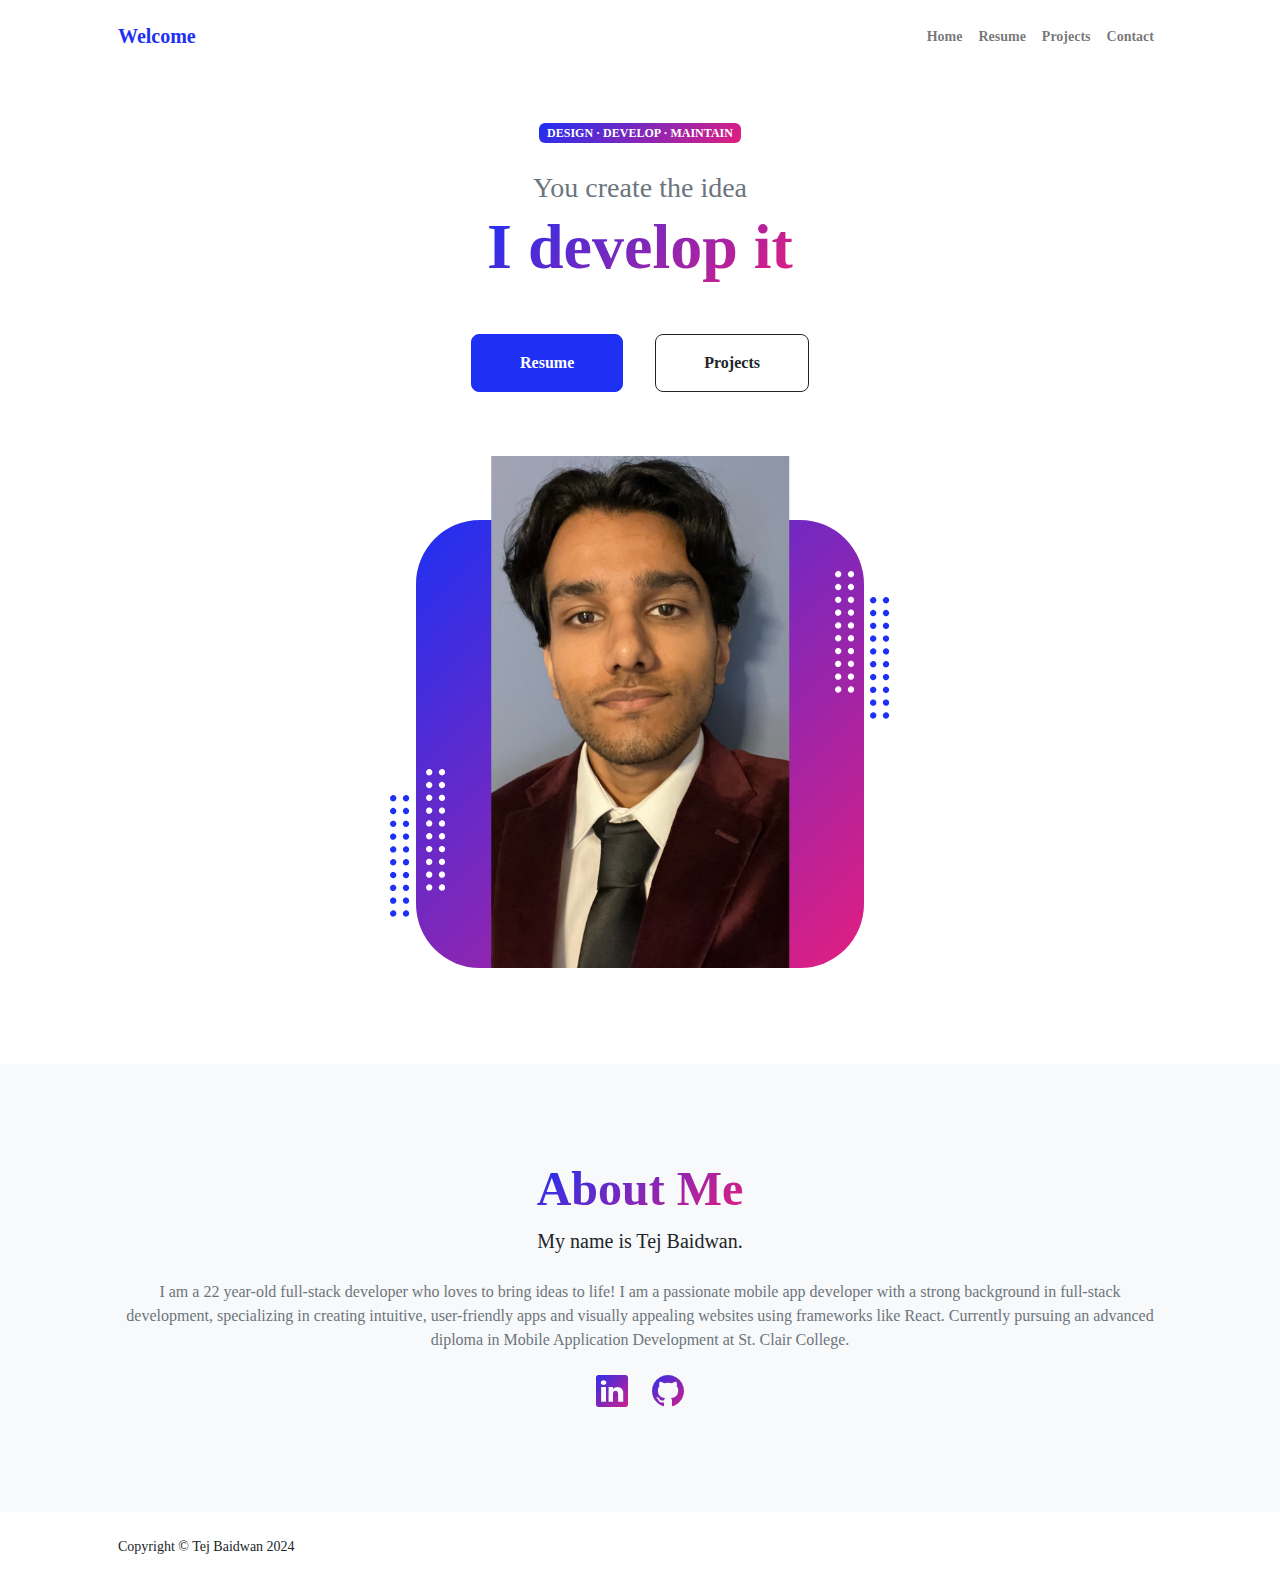
==== index.html @ 28deadf1 "Initial depolyment commit" ====
<!DOCTYPE html>
<html lang="en">
    <head>
        <meta charset="utf-8" />
        <meta name="viewport" content="width=device-width, initial-scale=1, shrink-to-fit=no" />
        <meta name="description" content="" />
        <meta name="author" content="" />
        <title>My Portfolio</title>
        <!-- Favicon-->
        <link rel="icon" type="image/x-icon" href="assets/favicon.ico" />
        <!-- Custom Google font-->
        <link rel="preconnect" href="https://fonts.googleapis.com" />
        <link rel="preconnect" href="https://fonts.gstatic.com" crossorigin />
        <link href="https://fonts.googleapis.com/css2?family=Jaro:wght@100;200;300;400;500;600;700;800;900&amp;display=swap" rel="stylesheet" />
        <!-- Bootstrap icons-->
        <link href="https://cdn.jsdelivr.net/npm/bootstrap-icons@1.8.1/font/bootstrap-icons.css" rel="stylesheet" />
        <!-- Core theme CSS (includes Bootstrap)-->
        <link href="css/styles.css" rel="stylesheet" />
    </head>
    <body class="d-flex flex-column h-100">
        <main class="flex-shrink-0">
            <!-- Navigation-->
            <nav class="navbar navbar-expand-lg navbar-light bg-white py-3">
                <div class="container px-5">
                    <a class="navbar-brand" href="index.html"><span class="fw-bolder text-primary">Welcome</span></a>
                    <button class="navbar-toggler" type="button" data-bs-toggle="collapse" data-bs-target="#navbarSupportedContent" aria-controls="navbarSupportedContent" aria-expanded="false" aria-label="Toggle navigation"><span class="navbar-toggler-icon"></span></button>
                    <div class="collapse navbar-collapse" id="navbarSupportedContent">
                        <ul class="navbar-nav ms-auto mb-2 mb-lg-0 small fw-bolder">
                            <li class="nav-item"><a class="nav-link" href="index.html">Home</a></li>
                            <li class="nav-item"><a class="nav-link" href="resume.html">Resume</a></li>
                            <li class="nav-item"><a class="nav-link" href="projects.html">Projects</a></li>
                            <li class="nav-item"><a class="nav-link" href="contact.html">Contact</a></li>
                        </ul>
                    </div>
                </div>
            </nav>
            <!-- Header-->
            <header class="py-5">
                <div class="container px-5 pb-5">
                    <div class="row gx-5 align-items-center">
                        <div class="col-xxl-5">
                            <!-- Header text content-->
                            <div class="text-center text-xxl-start">
                                <div class="badge bg-gradient-primary-to-secondary text-white mb-4"><div class="text-uppercase">Design &middot; Develop &middot; Maintain</div></div>
                                <div class="fs-3 fw-light text-muted">You create the idea</div>
                                <h1 class="display-3 fw-bolder mb-5"><span class="text-gradient d-inline">I develop it</span></h1>
                                <div class="d-grid gap-3 d-sm-flex justify-content-sm-center justify-content-xxl-start mb-3">
                                    <a class="btn btn-primary btn-lg px-5 py-3 me-sm-3 fs-6 fw-bolder" href="resume.html">Resume</a>
                                    <a class="btn btn-outline-dark btn-lg px-5 py-3 fs-6 fw-bolder" href="projects.html">Projects</a>
                                </div>
                            </div>
                        </div>
                        <div class="col-xxl-7">
                            <!-- Header profile picture-->
                            <div class="d-flex justify-content-center mt-5 mt-xxl-0">
                                <div class="profile bg-gradient-primary-to-secondary">
                                    <!-- TIP: For best results, use a photo with a transparent background like the demo example below-->
                                    <!-- Watch a tutorial on how to do this on YouTube (link)-->
                                    <img class="profile-img" src="assets/profilePic.jpg" alt="..." />
                                    <div class="dots-1">
                                        <!-- SVG Dots-->
                                        <svg version="1.1" xmlns="http://www.w3.org/2000/svg" xmlns:xlink="http://www.w3.org/1999/xlink" x="0px" y="0px" viewBox="0 0 191.6 1215.4" style="enable-background: new 0 0 191.6 1215.4" xml:space="preserve">
                                            <g transform="translate(0.000000,1280.000000) scale(0.100000,-0.100000)">
                                                <path d="M227.7,12788.6c-105-35-200-141-222-248c-43-206,163-412,369-369c155,32,275,190,260,339c-11,105-90,213-190,262        C383.7,12801.6,289.7,12808.6,227.7,12788.6z"></path>
                                                <path d="M1507.7,12788.6c-151-50-253-216-222-362c25-119,136-230,254-255c194-41,395,142,375,339c-11,105-90,213-190,262        C1663.7,12801.6,1569.7,12808.6,1507.7,12788.6z"></path>
                                                <path d="M227.7,11508.6c-105-35-200-141-222-248c-43-206,163-412,369-369c155,32,275,190,260,339c-11,105-90,213-190,262        C383.7,11521.6,289.7,11528.6,227.7,11508.6z"></path>
                                                <path d="M1507.7,11508.6c-151-50-253-216-222-362c25-119,136-230,254-255c194-41,395,142,375,339c-11,105-90,213-190,262        C1663.7,11521.6,1569.7,11528.6,1507.7,11508.6z"></path>
                                                <path d="M227.7,10228.6c-105-35-200-141-222-248c-43-206,163-412,369-369c155,32,275,190,260,339c-11,105-90,213-190,262        C383.7,10241.6,289.7,10248.6,227.7,10228.6z"></path>
                                                <path d="M1507.7,10228.6c-105-35-200-141-222-248c-43-206,163-412,369-369c155,32,275,190,260,339c-11,105-90,213-190,262        C1663.7,10241.6,1569.7,10248.6,1507.7,10228.6z"></path>
                                                <path d="M227.7,8948.6c-105-35-200-141-222-248c-43-206,163-412,369-369c155,32,275,190,260,339c-11,105-90,213-190,262        C383.7,8961.6,289.7,8968.6,227.7,8948.6z"></path>
                                                <path d="M1507.7,8948.6c-105-35-200-141-222-248c-43-206,163-412,369-369c155,32,275,190,260,339c-11,105-90,213-190,262        C1663.7,8961.6,1569.7,8968.6,1507.7,8948.6z"></path>
                                                <path d="M227.7,7668.6c-105-35-200-141-222-248c-43-206,163-412,369-369c155,32,275,190,260,339c-11,105-90,213-190,262        C383.7,7681.6,289.7,7688.6,227.7,7668.6z"></path>
                                                <path d="M1507.7,7668.6c-105-35-200-141-222-248c-43-206,163-412,369-369c155,32,275,190,260,339c-11,105-90,213-190,262        C1663.7,7681.6,1569.7,7688.6,1507.7,7668.6z"></path>
                                                <path d="M227.7,6388.6c-105-35-200-141-222-248c-43-206,163-412,369-369c155,32,275,190,260,339c-11,105-90,213-190,262        C383.7,6401.6,289.7,6408.6,227.7,6388.6z"></path>
                                                <path d="M1507.7,6388.6c-105-35-200-141-222-248c-43-206,163-412,369-369c155,32,275,190,260,339c-11,105-90,213-190,262        C1663.7,6401.6,1569.7,6408.6,1507.7,6388.6z"></path>
                                                <path d="M227.7,5108.6c-105-35-200-141-222-248c-43-206,163-412,369-369c155,32,275,190,260,339c-11,105-90,213-190,262        C383.7,5121.6,289.7,5128.6,227.7,5108.6z"></path>
                                                <path d="M1507.7,5108.6c-105-35-200-141-222-248c-43-206,163-412,369-369c155,32,275,190,260,339c-11,105-90,213-190,262        C1663.7,5121.6,1569.7,5128.6,1507.7,5108.6z"></path>
                                                <path d="M227.7,3828.6c-105-35-200-141-222-248c-43-206,163-412,369-369c155,32,275,190,260,339c-11,105-90,213-190,262        C383.7,3841.6,289.7,3848.6,227.7,3828.6z"></path>
                                                <path d="M1507.7,3828.6c-105-35-200-141-222-248c-43-206,163-412,369-369c155,32,275,190,260,339c-11,105-90,213-190,262        C1663.7,3841.6,1569.7,3848.6,1507.7,3828.6z"></path>
                                                <path d="M227.7,2548.6c-105-35-200-141-222-248c-43-206,163-412,369-369c155,32,275,190,260,339c-11,105-90,213-190,262        C383.7,2561.6,289.7,2568.6,227.7,2548.6z"></path>
                                                <path d="M1507.7,2548.6c-105-35-200-141-222-248c-43-206,163-412,369-369c155,32,275,190,260,339c-11,105-90,213-190,262        C1663.7,2561.6,1569.7,2568.6,1507.7,2548.6z"></path>
                                                <path d="M227.7,1268.6c-105-35-200-141-222-248c-43-206,163-412,369-369c155,32,275,190,260,339c-11,105-90,213-190,262        C383.7,1281.6,289.7,1288.6,227.7,1268.6z"></path>
                                                <path d="M1507.7,1268.6c-105-35-200-141-222-248c-43-206,163-412,369-369c155,32,275,190,260,339c-11,105-90,213-190,262        C1663.7,1281.6,1569.7,1288.6,1507.7,1268.6z"></path>
                                            </g>
                                        </svg>
                                        <!-- END of SVG dots-->
                                    </div>
                                    <div class="dots-2">
                                        <!-- SVG Dots-->
                                        <svg version="1.1" xmlns="http://www.w3.org/2000/svg" xmlns:xlink="http://www.w3.org/1999/xlink" x="0px" y="0px" viewBox="0 0 191.6 1215.4" style="enable-background: new 0 0 191.6 1215.4" xml:space="preserve">
                                            <g transform="translate(0.000000,1280.000000) scale(0.100000,-0.100000)">
                                                <path d="M227.7,12788.6c-105-35-200-141-222-248c-43-206,163-412,369-369c155,32,275,190,260,339c-11,105-90,213-190,262        C383.7,12801.6,289.7,12808.6,227.7,12788.6z"></path>
                                                <path d="M1507.7,12788.6c-151-50-253-216-222-362c25-119,136-230,254-255c194-41,395,142,375,339c-11,105-90,213-190,262        C1663.7,12801.6,1569.7,12808.6,1507.7,12788.6z"></path>
                                                <path d="M227.7,11508.6c-105-35-200-141-222-248c-43-206,163-412,369-369c155,32,275,190,260,339c-11,105-90,213-190,262        C383.7,11521.6,289.7,11528.6,227.7,11508.6z"></path>
                                                <path d="M1507.7,11508.6c-151-50-253-216-222-362c25-119,136-230,254-255c194-41,395,142,375,339c-11,105-90,213-190,262        C1663.7,11521.6,1569.7,11528.6,1507.7,11508.6z"></path>
                                                <path d="M227.7,10228.6c-105-35-200-141-222-248c-43-206,163-412,369-369c155,32,275,190,260,339c-11,105-90,213-190,262        C383.7,10241.6,289.7,10248.6,227.7,10228.6z"></path>
                                                <path d="M1507.7,10228.6c-105-35-200-141-222-248c-43-206,163-412,369-369c155,32,275,190,260,339c-11,105-90,213-190,262        C1663.7,10241.6,1569.7,10248.6,1507.7,10228.6z"></path>
                                                <path d="M227.7,8948.6c-105-35-200-141-222-248c-43-206,163-412,369-369c155,32,275,190,260,339c-11,105-90,213-190,262        C383.7,8961.6,289.7,8968.6,227.7,8948.6z"></path>
                                                <path d="M1507.7,8948.6c-105-35-200-141-222-248c-43-206,163-412,369-369c155,32,275,190,260,339c-11,105-90,213-190,262        C1663.7,8961.6,1569.7,8968.6,1507.7,8948.6z"></path>
                                                <path d="M227.7,7668.6c-105-35-200-141-222-248c-43-206,163-412,369-369c155,32,275,190,260,339c-11,105-90,213-190,262        C383.7,7681.6,289.7,7688.6,227.7,7668.6z"></path>
                                                <path d="M1507.7,7668.6c-105-35-200-141-222-248c-43-206,163-412,369-369c155,32,275,190,260,339c-11,105-90,213-190,262        C1663.7,7681.6,1569.7,7688.6,1507.7,7668.6z"></path>
                                                <path d="M227.7,6388.6c-105-35-200-141-222-248c-43-206,163-412,369-369c155,32,275,190,260,339c-11,105-90,213-190,262        C383.7,6401.6,289.7,6408.6,227.7,6388.6z"></path>
                                                <path d="M1507.7,6388.6c-105-35-200-141-222-248c-43-206,163-412,369-369c155,32,275,190,260,339c-11,105-90,213-190,262        C1663.7,6401.6,1569.7,6408.6,1507.7,6388.6z"></path>
                                                <path d="M227.7,5108.6c-105-35-200-141-222-248c-43-206,163-412,369-369c155,32,275,190,260,339c-11,105-90,213-190,262        C383.7,5121.6,289.7,5128.6,227.7,5108.6z"></path>
                                                <path d="M1507.7,5108.6c-105-35-200-141-222-248c-43-206,163-412,369-369c155,32,275,190,260,339c-11,105-90,213-190,262        C1663.7,5121.6,1569.7,5128.6,1507.7,5108.6z"></path>
                                                <path d="M227.7,3828.6c-105-35-200-141-222-248c-43-206,163-412,369-369c155,32,275,190,260,339c-11,105-90,213-190,262        C383.7,3841.6,289.7,3848.6,227.7,3828.6z"></path>
                                                <path d="M1507.7,3828.6c-105-35-200-141-222-248c-43-206,163-412,369-369c155,32,275,190,260,339c-11,105-90,213-190,262        C1663.7,3841.6,1569.7,3848.6,1507.7,3828.6z"></path>
                                                <path d="M227.7,2548.6c-105-35-200-141-222-248c-43-206,163-412,369-369c155,32,275,190,260,339c-11,105-90,213-190,262        C383.7,2561.6,289.7,2568.6,227.7,2548.6z"></path>
                                                <path d="M1507.7,2548.6c-105-35-200-141-222-248c-43-206,163-412,369-369c155,32,275,190,260,339c-11,105-90,213-190,262        C1663.7,2561.6,1569.7,2568.6,1507.7,2548.6z"></path>
                                                <path d="M227.7,1268.6c-105-35-200-141-222-248c-43-206,163-412,369-369c155,32,275,190,260,339c-11,105-90,213-190,262        C383.7,1281.6,289.7,1288.6,227.7,1268.6z"></path>
                                                <path d="M1507.7,1268.6c-105-35-200-141-222-248c-43-206,163-412,369-369c155,32,275,190,260,339c-11,105-90,213-190,262        C1663.7,1281.6,1569.7,1288.6,1507.7,1268.6z"></path>
                                            </g>
                                        </svg>
                                        <!-- END of SVG dots-->
                                    </div>
                                    <div class="dots-3">
                                        <!-- SVG Dots-->
                                        <svg version="1.1" xmlns="http://www.w3.org/2000/svg" xmlns:xlink="http://www.w3.org/1999/xlink" x="0px" y="0px" viewBox="0 0 191.6 1215.4" style="enable-background: new 0 0 191.6 1215.4" xml:space="preserve">
                                            <g transform="translate(0.000000,1280.000000) scale(0.100000,-0.100000)">
                                                <path d="M227.7,12788.6c-105-35-200-141-222-248c-43-206,163-412,369-369c155,32,275,190,260,339c-11,105-90,213-190,262        C383.7,12801.6,289.7,12808.6,227.7,12788.6z"></path>
                                                <path d="M1507.7,12788.6c-151-50-253-216-222-362c25-119,136-230,254-255c194-41,395,142,375,339c-11,105-90,213-190,262        C1663.7,12801.6,1569.7,12808.6,1507.7,12788.6z"></path>
                                                <path d="M227.7,11508.6c-105-35-200-141-222-248c-43-206,163-412,369-369c155,32,275,190,260,339c-11,105-90,213-190,262        C383.7,11521.6,289.7,11528.6,227.7,11508.6z"></path>
                                                <path d="M1507.7,11508.6c-151-50-253-216-222-362c25-119,136-230,254-255c194-41,395,142,375,339c-11,105-90,213-190,262        C1663.7,11521.6,1569.7,11528.6,1507.7,11508.6z"></path>
                                                <path d="M227.7,10228.6c-105-35-200-141-222-248c-43-206,163-412,369-369c155,32,275,190,260,339c-11,105-90,213-190,262        C383.7,10241.6,289.7,10248.6,227.7,10228.6z"></path>
                                                <path d="M1507.7,10228.6c-105-35-200-141-222-248c-43-206,163-412,369-369c155,32,275,190,260,339c-11,105-90,213-190,262        C1663.7,10241.6,1569.7,10248.6,1507.7,10228.6z"></path>
                                                <path d="M227.7,8948.6c-105-35-200-141-222-248c-43-206,163-412,369-369c155,32,275,190,260,339c-11,105-90,213-190,262        C383.7,8961.6,289.7,8968.6,227.7,8948.6z"></path>
                                                <path d="M1507.7,8948.6c-105-35-200-141-222-248c-43-206,163-412,369-369c155,32,275,190,260,339c-11,105-90,213-190,262        C1663.7,8961.6,1569.7,8968.6,1507.7,8948.6z"></path>
                                                <path d="M227.7,7668.6c-105-35-200-141-222-248c-43-206,163-412,369-369c155,32,275,190,260,339c-11,105-90,213-190,262        C383.7,7681.6,289.7,7688.6,227.7,7668.6z"></path>
                                                <path d="M1507.7,7668.6c-105-35-200-141-222-248c-43-206,163-412,369-369c155,32,275,190,260,339c-11,105-90,213-190,262        C1663.7,7681.6,1569.7,7688.6,1507.7,7668.6z"></path>
                                                <path d="M227.7,6388.6c-105-35-200-141-222-248c-43-206,163-412,369-369c155,32,275,190,260,339c-11,105-90,213-190,262        C383.7,6401.6,289.7,6408.6,227.7,6388.6z"></path>
                                                <path d="M1507.7,6388.6c-105-35-200-141-222-248c-43-206,163-412,369-369c155,32,275,190,260,339c-11,105-90,213-190,262        C1663.7,6401.6,1569.7,6408.6,1507.7,6388.6z"></path>
                                                <path d="M227.7,5108.6c-105-35-200-141-222-248c-43-206,163-412,369-369c155,32,275,190,260,339c-11,105-90,213-190,262        C383.7,5121.6,289.7,5128.6,227.7,5108.6z"></path>
                                                <path d="M1507.7,5108.6c-105-35-200-141-222-248c-43-206,163-412,369-369c155,32,275,190,260,339c-11,105-90,213-190,262        C1663.7,5121.6,1569.7,5128.6,1507.7,5108.6z"></path>
                                                <path d="M227.7,3828.6c-105-35-200-141-222-248c-43-206,163-412,369-369c155,32,275,190,260,339c-11,105-90,213-190,262        C383.7,3841.6,289.7,3848.6,227.7,3828.6z"></path>
                                                <path d="M1507.7,3828.6c-105-35-200-141-222-248c-43-206,163-412,369-369c155,32,275,190,260,339c-11,105-90,213-190,262        C1663.7,3841.6,1569.7,3848.6,1507.7,3828.6z"></path>
                                                <path d="M227.7,2548.6c-105-35-200-141-222-248c-43-206,163-412,369-369c155,32,275,190,260,339c-11,105-90,213-190,262        C383.7,2561.6,289.7,2568.6,227.7,2548.6z"></path>
                                                <path d="M1507.7,2548.6c-105-35-200-141-222-248c-43-206,163-412,369-369c155,32,275,190,260,339c-11,105-90,213-190,262        C1663.7,2561.6,1569.7,2568.6,1507.7,2548.6z"></path>
                                                <path d="M227.7,1268.6c-105-35-200-141-222-248c-43-206,163-412,369-369c155,32,275,190,260,339c-11,105-90,213-190,262        C383.7,1281.6,289.7,1288.6,227.7,1268.6z"></path>
                                                <path d="M1507.7,1268.6c-105-35-200-141-222-248c-43-206,163-412,369-369c155,32,275,190,260,339c-11,105-90,213-190,262        C1663.7,1281.6,1569.7,1288.6,1507.7,1268.6z"></path>
                                            </g>
                                        </svg>
                                        <!-- END of SVG dots-->
                                    </div>
                                    <div class="dots-4">
                                        <!-- SVG Dots-->
                                        <svg version="1.1" xmlns="http://www.w3.org/2000/svg" xmlns:xlink="http://www.w3.org/1999/xlink" x="0px" y="0px" viewBox="0 0 191.6 1215.4" style="enable-background: new 0 0 191.6 1215.4" xml:space="preserve">
                                            <g transform="translate(0.000000,1280.000000) scale(0.100000,-0.100000)">
                                                <path d="M227.7,12788.6c-105-35-200-141-222-248c-43-206,163-412,369-369c155,32,275,190,260,339c-11,105-90,213-190,262        C383.7,12801.6,289.7,12808.6,227.7,12788.6z"></path>
                                                <path d="M1507.7,12788.6c-151-50-253-216-222-362c25-119,136-230,254-255c194-41,395,142,375,339c-11,105-90,213-190,262        C1663.7,12801.6,1569.7,12808.6,1507.7,12788.6z"></path>
                                                <path d="M227.7,11508.6c-105-35-200-141-222-248c-43-206,163-412,369-369c155,32,275,190,260,339c-11,105-90,213-190,262        C383.7,11521.6,289.7,11528.6,227.7,11508.6z"></path>
                                                <path d="M1507.7,11508.6c-151-50-253-216-222-362c25-119,136-230,254-255c194-41,395,142,375,339c-11,105-90,213-190,262        C1663.7,11521.6,1569.7,11528.6,1507.7,11508.6z"></path>
                                                <path d="M227.7,10228.6c-105-35-200-141-222-248c-43-206,163-412,369-369c155,32,275,190,260,339c-11,105-90,213-190,262        C383.7,10241.6,289.7,10248.6,227.7,10228.6z"></path>
                                                <path d="M1507.7,10228.6c-105-35-200-141-222-248c-43-206,163-412,369-369c155,32,275,190,260,339c-11,105-90,213-190,262        C1663.7,10241.6,1569.7,10248.6,1507.7,10228.6z"></path>
                                                <path d="M227.7,8948.6c-105-35-200-141-222-248c-43-206,163-412,369-369c155,32,275,190,260,339c-11,105-90,213-190,262        C383.7,8961.6,289.7,8968.6,227.7,8948.6z"></path>
                                                <path d="M1507.7,8948.6c-105-35-200-141-222-248c-43-206,163-412,369-369c155,32,275,190,260,339c-11,105-90,213-190,262        C1663.7,8961.6,1569.7,8968.6,1507.7,8948.6z"></path>
                                                <path d="M227.7,7668.6c-105-35-200-141-222-248c-43-206,163-412,369-369c155,32,275,190,260,339c-11,105-90,213-190,262        C383.7,7681.6,289.7,7688.6,227.7,7668.6z"></path>
                                                <path d="M1507.7,7668.6c-105-35-200-141-222-248c-43-206,163-412,369-369c155,32,275,190,260,339c-11,105-90,213-190,262        C1663.7,7681.6,1569.7,7688.6,1507.7,7668.6z"></path>
                                                <path d="M227.7,6388.6c-105-35-200-141-222-248c-43-206,163-412,369-369c155,32,275,190,260,339c-11,105-90,213-190,262        C383.7,6401.6,289.7,6408.6,227.7,6388.6z"></path>
                                                <path d="M1507.7,6388.6c-105-35-200-141-222-248c-43-206,163-412,369-369c155,32,275,190,260,339c-11,105-90,213-190,262        C1663.7,6401.6,1569.7,6408.6,1507.7,6388.6z"></path>
                                                <path d="M227.7,5108.6c-105-35-200-141-222-248c-43-206,163-412,369-369c155,32,275,190,260,339c-11,105-90,213-190,262        C383.7,5121.6,289.7,5128.6,227.7,5108.6z"></path>
                                                <path d="M1507.7,5108.6c-105-35-200-141-222-248c-43-206,163-412,369-369c155,32,275,190,260,339c-11,105-90,213-190,262        C1663.7,5121.6,1569.7,5128.6,1507.7,5108.6z"></path>
                                                <path d="M227.7,3828.6c-105-35-200-141-222-248c-43-206,163-412,369-369c155,32,275,190,260,339c-11,105-90,213-190,262        C383.7,3841.6,289.7,3848.6,227.7,3828.6z"></path>
                                                <path d="M1507.7,3828.6c-105-35-200-141-222-248c-43-206,163-412,369-369c155,32,275,190,260,339c-11,105-90,213-190,262        C1663.7,3841.6,1569.7,3848.6,1507.7,3828.6z"></path>
                                                <path d="M227.7,2548.6c-105-35-200-141-222-248c-43-206,163-412,369-369c155,32,275,190,260,339c-11,105-90,213-190,262        C383.7,2561.6,289.7,2568.6,227.7,2548.6z"></path>
                                                <path d="M1507.7,2548.6c-105-35-200-141-222-248c-43-206,163-412,369-369c155,32,275,190,260,339c-11,105-90,213-190,262        C1663.7,2561.6,1569.7,2568.6,1507.7,2548.6z"></path>
                                                <path d="M227.7,1268.6c-105-35-200-141-222-248c-43-206,163-412,369-369c155,32,275,190,260,339c-11,105-90,213-190,262        C383.7,1281.6,289.7,1288.6,227.7,1268.6z"></path>
                                                <path d="M1507.7,1268.6c-105-35-200-141-222-248c-43-206,163-412,369-369c155,32,275,190,260,339c-11,105-90,213-190,262        C1663.7,1281.6,1569.7,1288.6,1507.7,1268.6z"></path>
                                            </g>
                                        </svg>
                                        <!-- END of SVG dots-->
                                    </div>
                                </div>
                            </div>
                        </div>
                    </div>
                </div>
            </header>
            <!-- About Section-->
            <section class="bg-light py-5">
                <div class="container px-5">
                    <div class="row gx-5 justify-content-center">
                        <div class="col-xxl-8">
                            <div class="text-center my-5">
                                <h2 class="display-5 fw-bolder"><span class="text-gradient d-inline">About Me</span></h2>
                                <p class="lead fw-light mb-4">My name is Tej Baidwan.</p>
                                <p class="text-muted">I am a 22 year-old full-stack developer who loves to bring ideas to life!
                                    I am a passionate mobile app developer with a strong background in full-stack development, 
                                    specializing in creating intuitive, user-friendly apps and visually appealing websites using 
                                    frameworks like React. Currently pursuing an advanced diploma in Mobile Application Development
                                    at St. Clair College.</p>
                                <div class="d-flex justify-content-center fs-2 gap-4">
                                    <a class="text-gradient" href="https://www.linkedin.com/in/tejvir-baidwan/"><i class="bi bi-linkedin"></i></a>
                                    <a class="text-gradient" href="https://github.com/TejBaidwan"><i class="bi bi-github"></i></a>
                                </div>
                            </div>
                        </div>
                    </div>
                </div>
            </section>
        </main>
        <!-- Footer-->
        <footer class="bg-white py-4 mt-auto">
            <div class="container px-5">
                <div class="row align-items-center justify-content-between flex-column flex-sm-row">
                    <div class="col-auto"><div class="small m-0">Copyright &copy; Tej Baidwan 2024</div></div>
                </div>
            </div>
        </footer>
        <!-- Bootstrap core JS-->
        <script src="https://cdn.jsdelivr.net/npm/bootstrap@5.2.3/dist/js/bootstrap.bundle.min.js"></script>
        <!-- Core theme JS-->
        <script src="js/scripts.js"></script>
    </body>
</html>
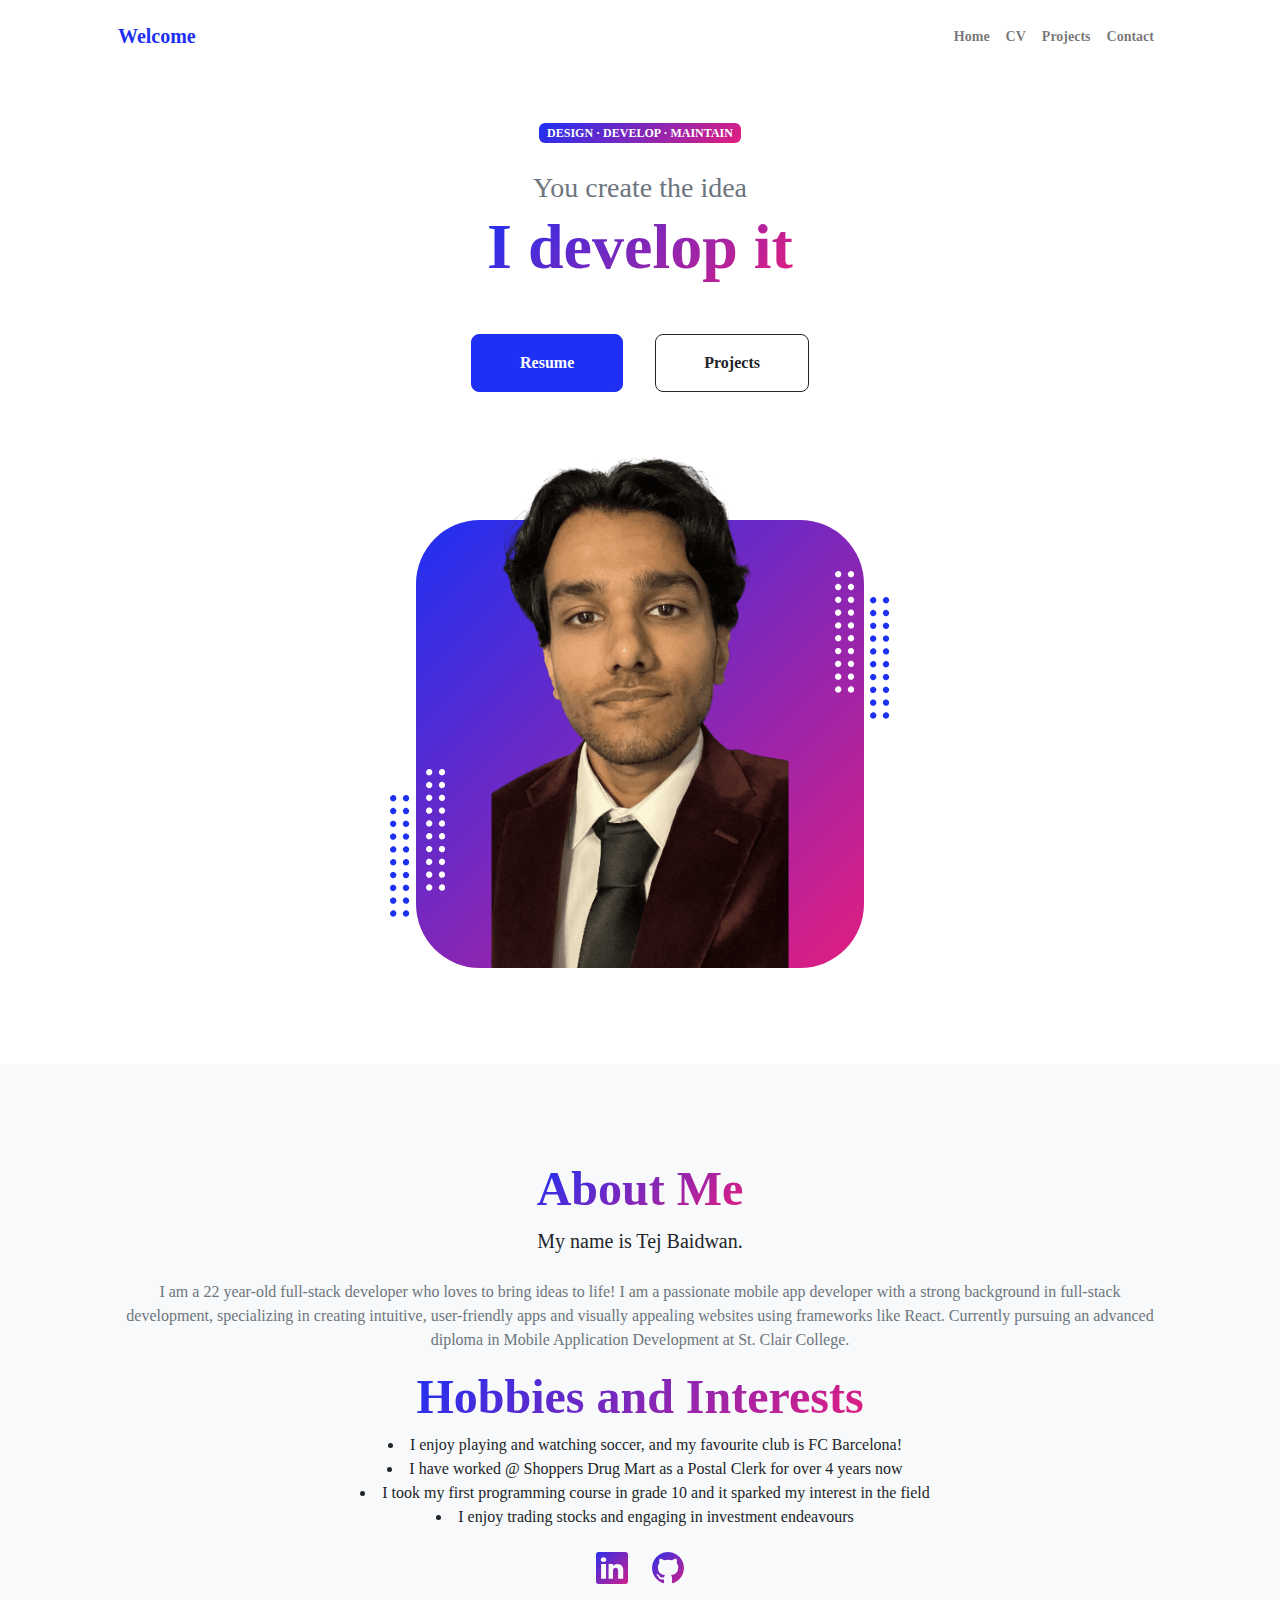
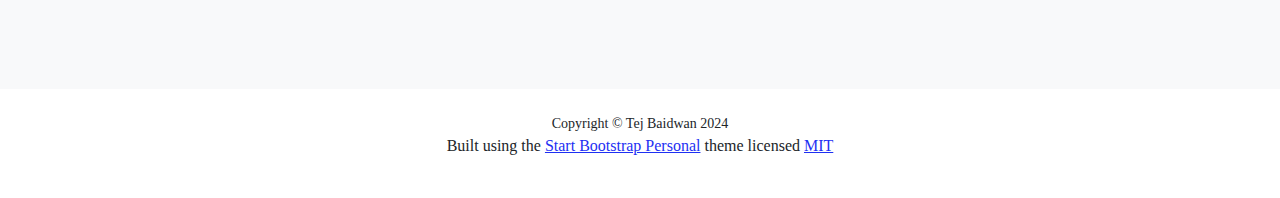
==== commit 64279947: "Customization of template code and layout" ====
--- a/index.html
+++ b/index.html
@@ -7,7 +7,7 @@
         <meta name="author" content="" />
         <title>My Portfolio</title>
         <!-- Favicon-->
-        <link rel="icon" type="image/x-icon" href="assets/favicon.ico" />
+        <link rel="icon" type="image/x-icon" href="assets/initialsLogo.png" />
         <!-- Custom Google font-->
         <link rel="preconnect" href="https://fonts.googleapis.com" />
         <link rel="preconnect" href="https://fonts.gstatic.com" crossorigin />
@@ -22,14 +22,14 @@
             <!-- Navigation-->
             <nav class="navbar navbar-expand-lg navbar-light bg-white py-3">
                 <div class="container px-5">
-                    <a class="navbar-brand" href="index.html"><span class="fw-bolder text-primary">Welcome</span></a>
+                    <a class="navbar-brand hover-scale-icon" href="index.html"><span class="fw-bolder text-primary">Welcome</span></a>
                     <button class="navbar-toggler" type="button" data-bs-toggle="collapse" data-bs-target="#navbarSupportedContent" aria-controls="navbarSupportedContent" aria-expanded="false" aria-label="Toggle navigation"><span class="navbar-toggler-icon"></span></button>
                     <div class="collapse navbar-collapse" id="navbarSupportedContent">
                         <ul class="navbar-nav ms-auto mb-2 mb-lg-0 small fw-bolder">
-                            <li class="nav-item"><a class="nav-link" href="index.html">Home</a></li>
-                            <li class="nav-item"><a class="nav-link" href="resume.html">Resume</a></li>
-                            <li class="nav-item"><a class="nav-link" href="projects.html">Projects</a></li>
-                            <li class="nav-item"><a class="nav-link" href="contact.html">Contact</a></li>
+                            <li class="nav-item"><a class="nav-link hover-scale-icon" href="index.html">Home</a></li>
+                            <li class="nav-item"><a class="nav-link hover-scale-icon" href="resume.html">CV</a></li>
+                            <li class="nav-item"><a class="nav-link hover-scale-icon" href="projects.html">Projects</a></li>
+                            <li class="nav-item"><a class="nav-link hover-scale-icon" href="contact.html">Contact</a></li>
                         </ul>
                     </div>
                 </div>
@@ -45,8 +45,8 @@
                                 <div class="fs-3 fw-light text-muted">You create the idea</div>
                                 <h1 class="display-3 fw-bolder mb-5"><span class="text-gradient d-inline">I develop it</span></h1>
                                 <div class="d-grid gap-3 d-sm-flex justify-content-sm-center justify-content-xxl-start mb-3">
-                                    <a class="btn btn-primary btn-lg px-5 py-3 me-sm-3 fs-6 fw-bolder" href="resume.html">Resume</a>
-                                    <a class="btn btn-outline-dark btn-lg px-5 py-3 fs-6 fw-bolder" href="projects.html">Projects</a>
+                                    <a class="btn btn-primary btn-lg px-5 py-3 me-sm-3 fs-6 fw-bolder hover-scale-button" href="resume.html">Resume</a>
+                                    <a class="btn btn-outline-dark btn-lg px-5 py-3 fs-6 fw-bolder hover-scale-button" href="projects.html">Projects</a>
                                 </div>
                             </div>
                         </div>
@@ -56,7 +56,7 @@
                                 <div class="profile bg-gradient-primary-to-secondary">
                                     <!-- TIP: For best results, use a photo with a transparent background like the demo example below-->
                                     <!-- Watch a tutorial on how to do this on YouTube (link)-->
-                                    <img class="profile-img" src="assets/profilePic.jpg" alt="..." />
+                                    <img class="profile-img" src="assets/profilePic.png" alt="My Self Portrait" />
                                     <div class="dots-1">
                                         <!-- SVG Dots-->
                                         <svg version="1.1" xmlns="http://www.w3.org/2000/svg" xmlns:xlink="http://www.w3.org/1999/xlink" x="0px" y="0px" viewBox="0 0 191.6 1215.4" style="enable-background: new 0 0 191.6 1215.4" xml:space="preserve">
@@ -182,15 +182,22 @@
                         <div class="col-xxl-8">
                             <div class="text-center my-5">
                                 <h2 class="display-5 fw-bolder"><span class="text-gradient d-inline">About Me</span></h2>
-                                <p class="lead fw-light mb-4">My name is Tej Baidwan.</p>
+                                <p class="lead fw-normal mb-4">My name is Tej Baidwan.</p>
                                 <p class="text-muted">I am a 22 year-old full-stack developer who loves to bring ideas to life!
                                     I am a passionate mobile app developer with a strong background in full-stack development, 
                                     specializing in creating intuitive, user-friendly apps and visually appealing websites using 
                                     frameworks like React. Currently pursuing an advanced diploma in Mobile Application Development
                                     at St. Clair College.</p>
+                                    <h2 class="display-5 fw-bolder"><span class="text-gradient d-inline">Hobbies and Interests</span></h2>
+                                        <ul style="padding-left: 10px; list-style-position: inside;">
+                                            <li>I enjoy playing and watching soccer, and my favourite club is FC Barcelona!</li>
+                                            <li>I have worked @ Shoppers Drug Mart as a Postal Clerk for over 4 years now</li>
+                                            <li>I took my first programming course in grade 10 and it sparked my interest in the field</li>
+                                            <li>I enjoy trading stocks and engaging in investment endeavours</li>
+                                        </ul>
                                 <div class="d-flex justify-content-center fs-2 gap-4">
-                                    <a class="text-gradient" href="https://www.linkedin.com/in/tejvir-baidwan/"><i class="bi bi-linkedin"></i></a>
-                                    <a class="text-gradient" href="https://github.com/TejBaidwan"><i class="bi bi-github"></i></a>
+                                    <a class="text-gradient hover-scale-button" href="https://www.linkedin.com/in/tejvir-baidwan/"><i class="bi bi-linkedin"></i></a>
+                                    <a class="text-gradient hover-scale-button" href="https://github.com/TejBaidwan"><i class="bi bi-github"></i></a>
                                 </div>
                             </div>
                         </div>
@@ -200,9 +207,11 @@
         </main>
         <!-- Footer-->
         <footer class="bg-white py-4 mt-auto">
-            <div class="container px-5">
-                <div class="row align-items-center justify-content-between flex-column flex-sm-row">
+            <div class="container px-5 text-center">
+                <div class="row align-items-center justify-content-center">
                     <div class="col-auto"><div class="small m-0">Copyright &copy; Tej Baidwan 2024</div></div>
+                    <p>Built using the <a href="https://startbootstrap.com/previews/personal" target="_blank">Start Bootstrap Personal</a> theme licensed <a href="https://choosealicense.com/licenses/mit/">MIT</a></p>
+                </div>
                 </div>
             </div>
         </footer>
